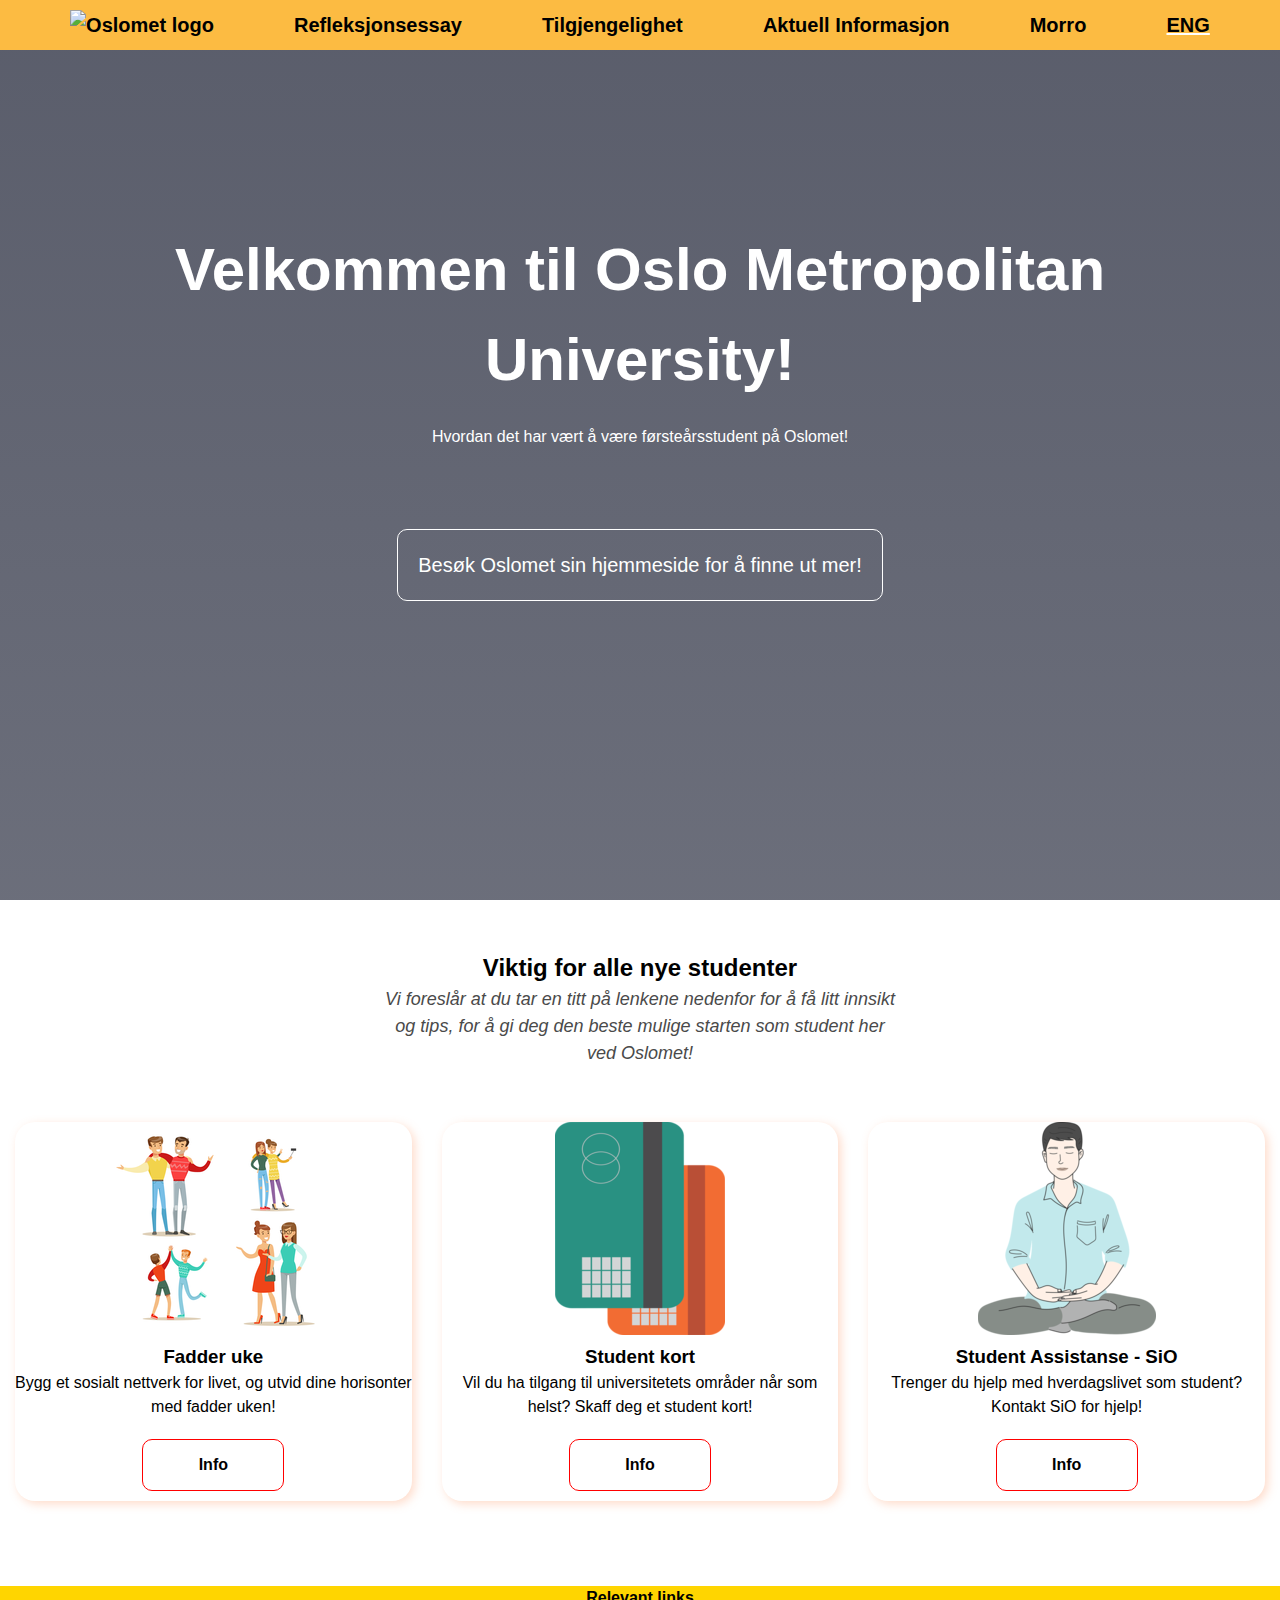
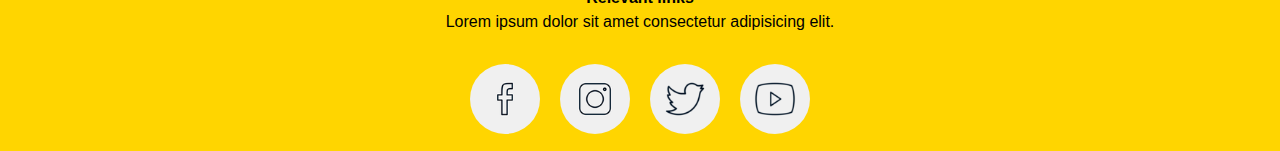
==== indexNO.html @ f2e6d2e6 "Merge branch 'master' of https://github.com/NiHavn/web-eksamen" ====
<!DOCTYPE html>
<html lang="en">

<head>
    <meta charset="UTF-8">
    <meta http-equiv="X-UA-Compatible" content="IE=edge">
    <meta name="viewport" content="width=device-width, initial-scale=1.0">
    <title>Eksamen</title>
    <link rel="stylesheet" href="style.css">
</head>

<body>
    <header class="header">
        <div class="flex-container1">
            <div class="flexbox-item-1"> <a class="logoimg" href="indexNO.html"><img alt="Oslomet logo" src="images/OsloMet logo.png"
                        width="90" height=55> </a></div>
            <div class="flexbox-item-2"><a href="Nettsider/Reflection-Essay/RefleksjonsEssay.html">Refleksjonsessay</a>
            </div>
            <div class="flexbox-item-3"> <a href="Nettsider/Accessibility/Tilgjengelighet.html">Tilgjengelighet</a></div>

            <div class="flexbox-item-4"><a href="Nettsider/Topical-Information/Aktuell-Informasjon.html">Aktuell Informasjon</a></div>
            <div class="flexbox-item-5"><a href="Nettsider/Fun/Fun.html">Morro</a></div>
            <div class="språkvalg"><a href="index.html">ENG</a></div>
        </div>
        <div class="side">
            <div class="tittel">
                <h1>
                    Velkommen til Oslo Metropolitan University!
                </h1>
            </div>
            <div class="avsnitt">
                <p>
                    Hvordan det har vært å være førsteårsstudent på Oslomet!
                </p>
            </div>
            <a href="https://www.oslomet.no/en/about/student-website">
                <div class="mer">
                    Besøk Oslomet sin hjemmeside for å finne ut mer!
                </div>
            </a>
    </header>
    <section>
        <div class="sub-head">
            <h2>Viktig for alle nye studenter</h2>
            <p>
                Vi foreslår at du tar en titt på lenkene nedenfor for å få
                litt innsikt og tips, for å gi deg den beste mulige starten
                som student her ved Oslomet!</p>
        </div>

        <div class="gruppe1">
            <div class="box">
                <img src="images/buddyweeksize.png" alt="Pictures of people together">
                <h3>Fadder uke</h3>
                <p>Bygg et sosialt nettverk for livet, og utvid dine horisonter med fadder uken! </p>
                <a href="https://student.oslomet.no/en/fadderuker"> Info</a>
            </div>
            <div class="box">
                <img src="images/card.png" alt="Pictures of people together">
                <h3>Student kort</h3>
                <p>Vil du ha tilgang til universitetets områder når som helst? Skaff deg et student kort!</p>
                <a href="https://student.oslomet.no/en/web/student/student-card">Info</a>
            </div>
            <div class="box">
                <img src="images/helse.png" alt="Pictures of people together">
                <h3>Student Assistanse - SiO</h3>
                <p>Trenger du hjelp med hverdagslivet som student? Kontakt SiO for hjelp!</p>
                <a href="https://www.sio.no/en/">Info</a>
            </div>
        </div>
    </section>

    <!--Welcome! (index.html): this page should be a general information page
that helps the visitor understand what this site is, and navigate to the
other pages. May be short and simple. Common theme for site: Being a
first-year student (at OsloMet).
-->

    <footer>
        <div class="feet">
            <h4>Relevant links</h4>
            <p>Lorem ipsum dolor sit amet consectetur adipisicing elit. </p>
            <ul class="medias">
                <li><a href="https://www.facebook.com/groups/studiehverdag.oslomet"><img src="images/face.png" alt="Facebook logo"></a></li>
                <li><a href="https://www.instagram.com/oslomet/"><img src="images/insta.png" alt="Facebook logo"></a></li>
                <li><a href="https://twitter.com/oslomet"><img src="images/twitter.png" alt="Facebook logo"></a></li>
                <li><a href="https://www.youtube.com/c/OsloMetFilm"><img src="images/youtube.png" alt="Facebook logo"></a></li>
            </ul>
        </div>
    </footer>

</body>

</html>
---- style.css ----
@import url("https://fonts.googleapis.com/css2?family=Montserrat:wght@400&display=swap");

html {
  height: 100%;
}
* {
  margin: 0;
  padding: 0;
  font-family: "Verdana", sans-serif;
}
body {
  color: black;
  background-color: rgb(255, 255, 255);
  text-align: center;
  line-height: 1.5;
  font-family: "Montserrat", sans-serif;
}
.header {
  height: 100vh;
  width: 100%;
  background-image: linear-gradient(
      rgba(4, 9, 30, 0.658),
      rgba(4, 9, 30, 0.589)
    ),
    url(images/OsloMet.jpg);
  background-position: center;
  background-size: cover; /* den strekker bildet for Ã¥ dekke container */
}
.flex-container1 {
  position: relative;
  display: flex;
  flex-wrap: nowrap;
  justify-content: space-evenly;
  align-items: center;
  background-color: #fcbb42;
  color: white;
}
.flex-container1 > div {
  margin: 5px;
  padding: 5px;
  font-size: 20px;
}
.flex-container1 > div > a {
  transition: 0.5s;
  color: rgb(0, 0, 0);
  font-weight: 650;
  text-decoration: none;
}
.flex-container1 > div > a:hover {
  font-size: 110%;
}
.logoimg {
  font-size: 100% !important;
}
/* Hamburger menu */
.icon {
  cursor: pointer;
}
.out {
  display: none;
  background-color: lightgray;
  box-shadow: 0 3px 3px 3px;
  z-index: 1;
  position: absolute;
  margin-right: 20px;
}
.out > div > a {
  text-decoration: none;
  color: black;
}
.hamburger:hover .out {
  display: block;
}

/* End of hamburger menu */
.side {
  max-width: 90vw;
  display: inline-block;
  box-sizing: border-box;
  padding-top: 175px;
}
.språkvalg {
  padding: 2% 2% 2% 2%;
  border-radius: 2%;
  text-decoration: underline;
}

.tittel {
  font-size: 30px;
  color: white;
}
.avsnitt p {
  color: white;
  margin: 20px;
}
.mer {
  display: inline-block;
  border: 1px solid white;
  padding: 20px;
  margin-top: 60px;
  border-radius: 10px;
  font-size: 20px;
  transition: 0.5s;
  color: white;
}
.mer a {
  color: white;
  text-decoration: none;
}
.mer:hover {
  background-color: black;
}

.innhold {
  display: flex;
  display: inline-block;
  justify-content: space-around;
  flex-direction: row;
  padding-left: 5rem;
  padding-right: 5rem;
}

.innhold > div {
  max-width: 40%;
}
/* Mye flexbox her. flex-box: column betyr at elementene sorteres fra topp til bunn i stedet venstre til høyre. Ellers har jeg bare sentrert diverse elementer. - Gisle */

.sub-head {
  margin-top: 50px;
  display: flex;
  align-items: center;
  flex-direction: column;
}

.sub-head p {
  font-size: 18px;
  color: rgb(74, 74, 74);
  width: 40%;
  text-align: center;
  font-style: italic;
}
.gruppe1 {
  display: flex;
  margin-top: 40px;
  flex-wrap: wrap;
  justify-content: center;
}
.box {
  background-color: white;
  display: flex;
  align-items: center;
  flex-direction: column;
  text-align: center;
  width: 200px;
  border-radius: 20px;
  box-shadow: 3px 3px 10px rgba(255, 151, 103, 0.34);
  margin: 15px;
  flex-grow: 1; /* Fikk hjelp av en TA, trenger flex-grow 1 for å spre elementene fra hverandre */
}
.box a {
  font-weight: 600;
  color: black;
  text-decoration: none;
  height: 50px;
  width: 140px;
  margin-top: 20px;
  margin-bottom: 10px;
  display: flex;
  justify-content: center;
  align-items: center;
  vertical-align: sub;
  border: 1px solid red;
  border-radius: 10px;
  transition: 0.3s;
}
.box img {
  margin-bottom: 2%;
}
.box > a:hover {
  font-size: 115%;
  background-color: #ffd500;
}
footer {
  margin-top: 70px;
  background-color: #ffd500;
}
.feet {
  display: flex;
  justify-content: center;
  flex-direction: column;
  align-items: center;
  text-align: center;
}

.medias {
  margin-top: 20px;
  list-style: none;
  display: flex;
  justify-content: center;
  align-items: center;
}
.medias img {
  height: 70px;
  width: 70px;
  border-radius: 60px;
  margin: 10px;
  transition: 0.5s;
}
.medias img:hover {
  opacity: 0.8;
  background-color: #0713f8;
}
/*Side 2 - Reflection Essay */
.pic {
  display: flex;
  align-items: center;
  justify-content: center;
  position: relative;
  text-align: center;
}
.pic img {
  height: 350px;
  width: 100%;
  object-fit: cover;
  object-position: 100% 0;
  max-width: 100%;
}
.front-text {
  font-size: 25px;
  position: absolute;
  top: 40%;
  left: 65%;
  transform: translate(-50%, -50%);
  max-width: 100%;
}
.front-text p {
  margin-top: 10px;
  font-size: 20px;
}
.undertittel {
  font-size: 30px;
  font-weight: 600;
  margin-bottom: 40px;
}

.tavle {
  display: block;
  margin: 2% 5% 3% 5%;
  padding-top: 2%;
  border-radius: 1rem;
  background-color: #f3db74ff;
  box-shadow: 6px 6px 10px rgba(255, 151, 103, 0.34);
}

.flextavle {
  display: flex;
  flex-direction: column;
  padding: 2% 2% 2% 2%;
}
.flextavle > p {
  margin: 2% 2% 2% 2%;
}
.screenshot1 {
  background-color: rgb(255, 255, 255);
  display: flex;
  align-items: center;
  justify-content: center;
  flex-wrap: nowrap;
  margin: 6% 0 6% 0;
  padding: 2% 2% 2% 2%;
}

.screenshot2 {
  background-color: rgb(255, 255, 255);
  display: flex;
  align-items: center;
  justify-content: center;
  flex-wrap: nowrap;
  margin: 6% 0 6% 0;
  padding: 2% 2% 2% 2%;
}

.screenshot1,
.screenshot2 {

  border-radius: 2%;
  padding: 2% 2% 2% 2%;
}

.bilde {
  height: 384px;
  width: 554px;
  border-radius: 4px;
  object-fit: cover;
}
/* Side x */
.topical-avsnitt {
  text-align: center;
  margin: 7vw 10vh 5vw 10vh;
}
.pic2 {
  display: flex;
  align-items: center;
  justify-content: center;
  position: relative;
  text-align: center;
}
.pic2 img {
  height: 350px;
  width: 100%;
  object-fit: cover;
  object-position: 100% 0;
  max-width: 100%;
}
#ln::after {
  content: "\a";
  white-space: pre;
}
.front-text2 {
  font-size: 25px;
  position: absolute;
  top: 40%;
  left: 53%;
  transform: translate(-50%, -50%);
  max-width: 100%;
}
.front-text2 p {
  margin-top: 10px;
  font-size: 20px;
}
.box3 {
  background-color: gray 41, 40, 40, 0, 0.2;
  box-shadow: #000000 0 2px 2px 0;
  border-radius: 3%;
  padding: 2% 2% 2% 2%;
  width: fit-content;
}

/*Fun Page */
.fun-body {
  height: 100%;
  margin: 0;
  font-size: 16px;
  font-family: "Lato", sans-serif;
  font-weight: 400;
  line-height: 1.8em;
  color: #666;
}
.del1,
.del2,
.del3 {
  position: relative;
  background-attachment: fixed;
  background-size: cover;
  background-repeat: no-repeat;
  background-position: center;
  opacity: 0.7;
}
.del1 {
  background-image: url(images/Opening.jpg);
  min-height: 100%;
}
element.style {
  display: none;
}
.textp .front {
  background-color: #111;
  color: #fff;
  padding: 20px;
}
.textp {
  position: absolute;
  top: 50%;
  width: 100%;
  text-align: center;
  color: #000;
  font-size: 27px;
  letter-spacing: 8px;
  text-transform: uppercase;
}
.textp .main {
  background-color: aliceblue;
}
.section {
  text-align: center;
  padding: 50px 80px;
}
.section-light {
  background-color: #f4f4f4;
  color: #666;
}
.del2 {
  background-image: url(images/OperaH2.jpg);
  min-height: 400px;
}
.section-dark {
  background-color: #282e34;
  color: #ddd;
}

/* End of Fun Page */
.pic3 {
  display: flex;
  align-items: center;
  justify-content: center;
  position: relative;
  text-align: center;
}
.pic3 img {
  height: 350px;
  width: 100%;
  object-fit: cover;
  object-position: 100% 0;
  max-width: 100%;
}
.front-text3 {
  font-size: 25px;
  position: absolute;
  top: 40%;
  left: 52%;
  transform: translate(-50%, -50%);
  max-width: 100%;
}
.front-text3 p {
  margin-top: 10px;
  font-size: 20px;
}
/*Tablet and Mobile */
@media only screen and (max-width: 1000px) {
  .flextavle > * {
    flex-direction: column;
  }
  .bilde {
    height: auto;
    width: 85%;
  }
  .screenshot2 {
    flex-direction: column-reverse;
  }

  .flextavle {
    flex-direction: column-reverse;
  }
}
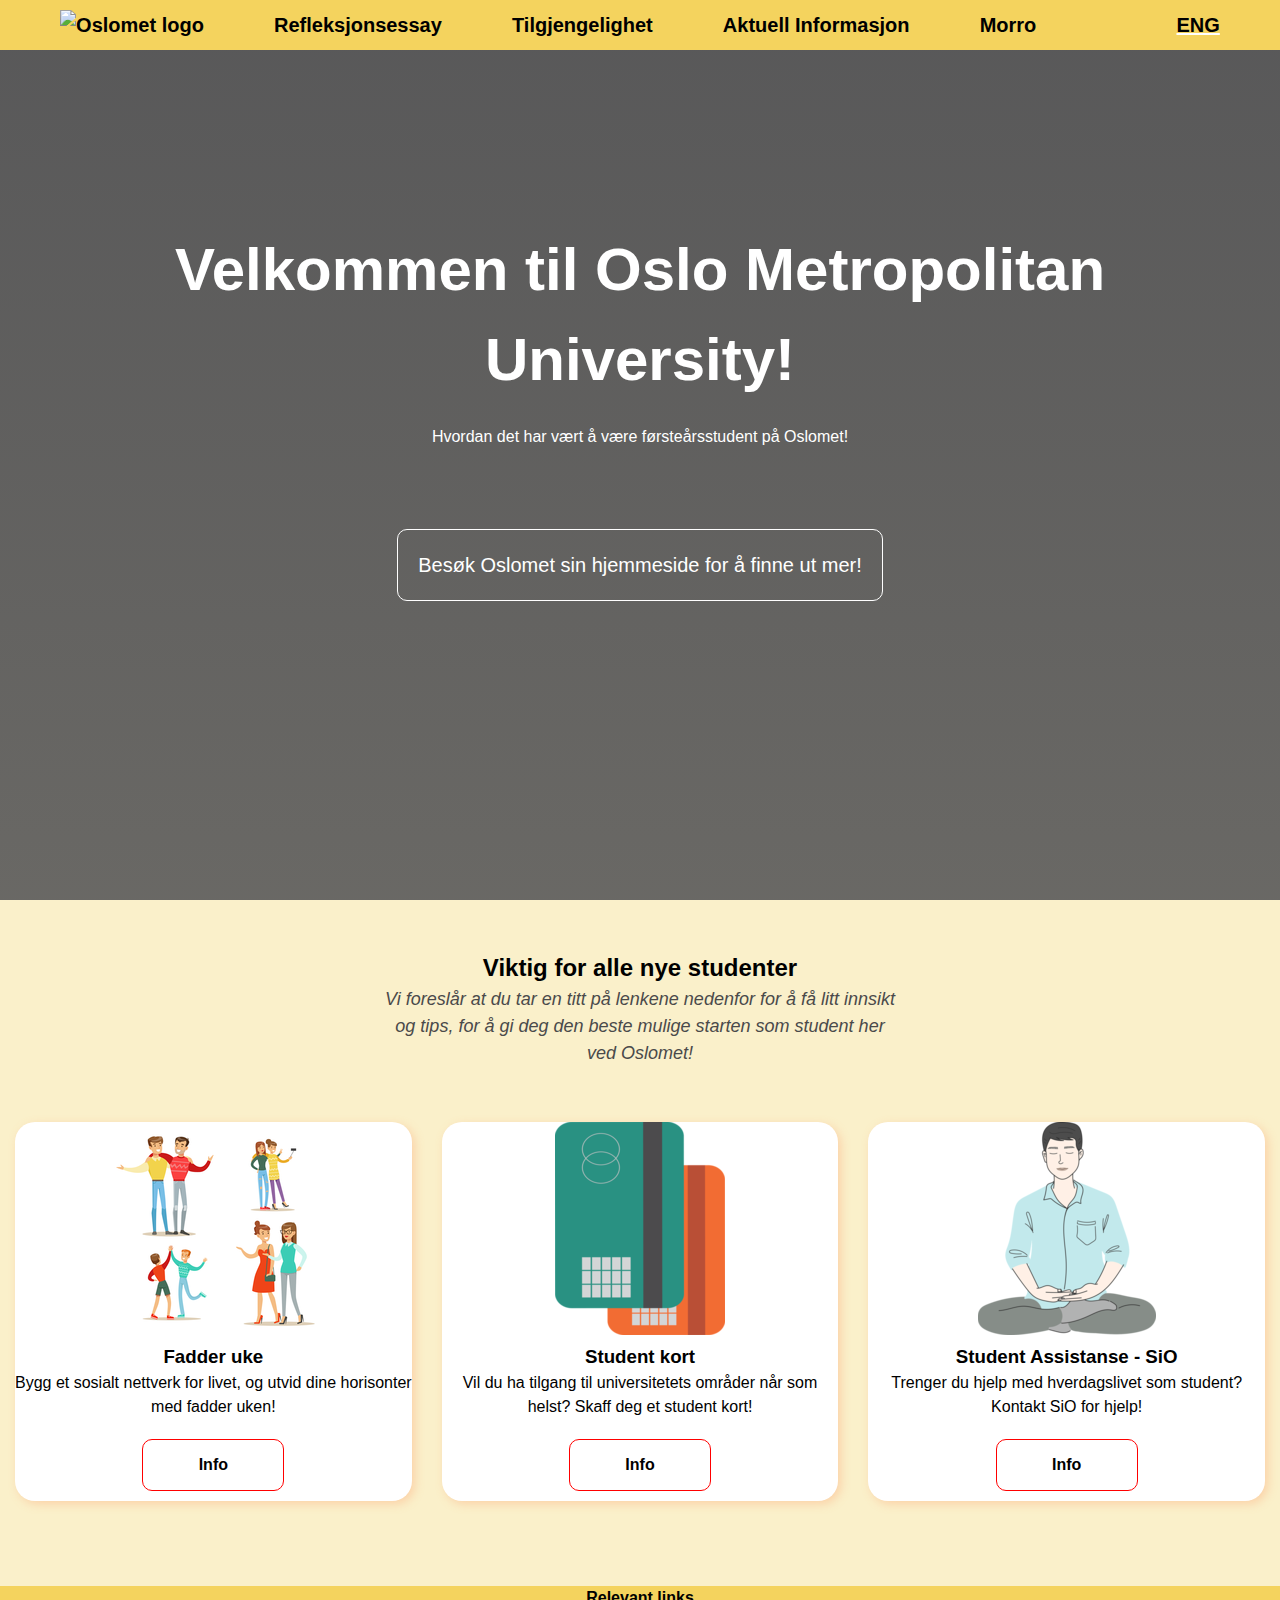
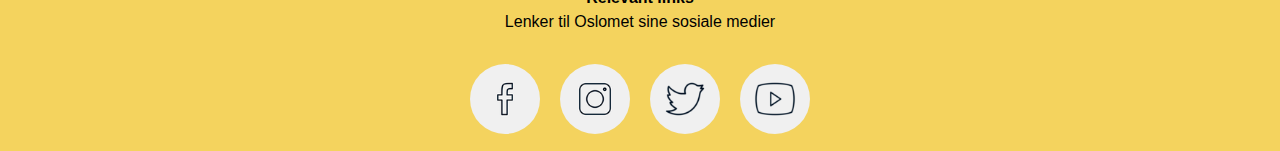
==== commit 4e861ffe: "Adda bilder og ordnet avsnitt på topical info" ====
--- a/indexNO.html
+++ b/indexNO.html
@@ -20,6 +20,26 @@
 
             <div class="flexbox-item-4"><a href="Nettsider/Topical-Information/Aktuell-Informasjon.html">Aktuell Informasjon</a></div>
             <div class="flexbox-item-5"><a href="Nettsider/Fun/Fun.html">Morro</a></div>
+            <div class="hamburger">
+                <div class="icon"><img src="images/menu2.png" alt="Picture of the menu button" width = "60" height = 60 ></div>
+                <div class="out">
+                    <div>
+                        <a href="index.html">Home</a>
+                    </div>
+                    <div>
+                        <a href="Nettsider/Reflection-Essay/Reflection-Essay.html">Reflection Essay</a>
+                    </div>
+                    <div>
+                        <a href="Nettsider/Accessibility/Accessibility.html">Accessibility</a>
+                    </div>
+                    <div>
+                        <a href="Nettsider/Topical-Information/Topical-information.html">Topical</a>
+                    </div>
+                    <div>
+                        <a href="Nettsider/Fun/Fun.html">FUN</a>
+                    </div>
+                </div>
+            </div>
             <div class="språkvalg"><a href="index.html">ENG</a></div>
         </div>
         <div class="side">
@@ -79,7 +99,7 @@
     <footer>
         <div class="feet">
             <h4>Relevant links</h4>
-            <p>Lorem ipsum dolor sit amet consectetur adipisicing elit. </p>
+            <p>Lenker til Oslomet sine sosiale medier</p>
             <ul class="medias">
                 <li><a href="https://www.facebook.com/groups/studiehverdag.oslomet"><img src="images/face.png" alt="Facebook logo"></a></li>
                 <li><a href="https://www.instagram.com/oslomet/"><img src="images/insta.png" alt="Facebook logo"></a></li>
--- a/style.css
+++ b/style.css
@@ -10,7 +10,7 @@
 }
 body {
   color: black;
-  background-color: rgb(255, 255, 255);
+  background-color: #faf0ca;
   text-align: center;
   line-height: 1.5;
   font-family: "Montserrat", sans-serif;
@@ -32,7 +32,7 @@
   flex-wrap: nowrap;
   justify-content: space-evenly;
   align-items: center;
-  background-color: #fcbb42;
+  background-color: #f4d35e;
   color: white;
 }
 .flex-container1 > div {
@@ -54,19 +54,29 @@
 }
 /* Hamburger menu */
 .icon {
+  display: none;
   cursor: pointer;
 }
 .out {
+  height: 210px;
+  width: 130px;
   display: none;
   background-color: lightgray;
-  box-shadow: 0 3px 3px 3px;
+  box-shadow: 0 1px 1px 1px rgba(194, 190, 188, 0.476) ;
   z-index: 1;
   position: absolute;
-  margin-right: 20px;
+  right: 50%;
+  left: 46%;
+}
+.out > div{
+  margin: 6px;
 }
 .out > div > a {
   text-decoration: none;
   color: black;
+}
+.out > div:hover {
+  background-color: gray;
 }
 .hamburger:hover .out {
   display: block;
@@ -182,7 +192,7 @@
 }
 footer {
   margin-top: 70px;
-  background-color: #ffd500;
+  background-color: #f4d35e;
 }
 .feet {
   display: flex;
@@ -248,7 +258,7 @@
   margin: 2% 5% 3% 5%;
   padding-top: 2%;
   border-radius: 1rem;
-  background-color: #f3db74ff;
+  background-color: #ee964b;
   box-shadow: 6px 6px 10px rgba(255, 151, 103, 0.34);
 }
 
@@ -261,7 +271,7 @@
   margin: 2% 2% 2% 2%;
 }
 .screenshot1 {
-  background-color: rgb(255, 255, 255);
+  background-color: #faf0ca;
   display: flex;
   align-items: center;
   justify-content: center;
@@ -271,7 +281,7 @@
 }
 
 .screenshot2 {
-  background-color: rgb(255, 255, 255);
+  background-color: #faf0ca;
   display: flex;
   align-items: center;
   justify-content: center;
@@ -426,19 +436,27 @@
   font-size: 20px;
 }
 /*Tablet and Mobile */
+
 @media only screen and (max-width: 1000px) {
   .flextavle > * {
     flex-direction: column;
   }
   .bilde {
     height: auto;
-    width: 85%;
+    width: 80%;
+    object-fit: cover;
   }
   .screenshot2 {
     flex-direction: column-reverse;
   }
-
-  .flextavle {
-    flex-direction: column-reverse;
+  .flex-container1{
+    justify-content: space-around;
   }
-}
+  .flexbox-item-2, .flexbox-item-3, 
+  .flexbox-item-4, .flexbox-item-5{
+    display: none;
+  }
+.icon{
+  display: block;
+}
+}
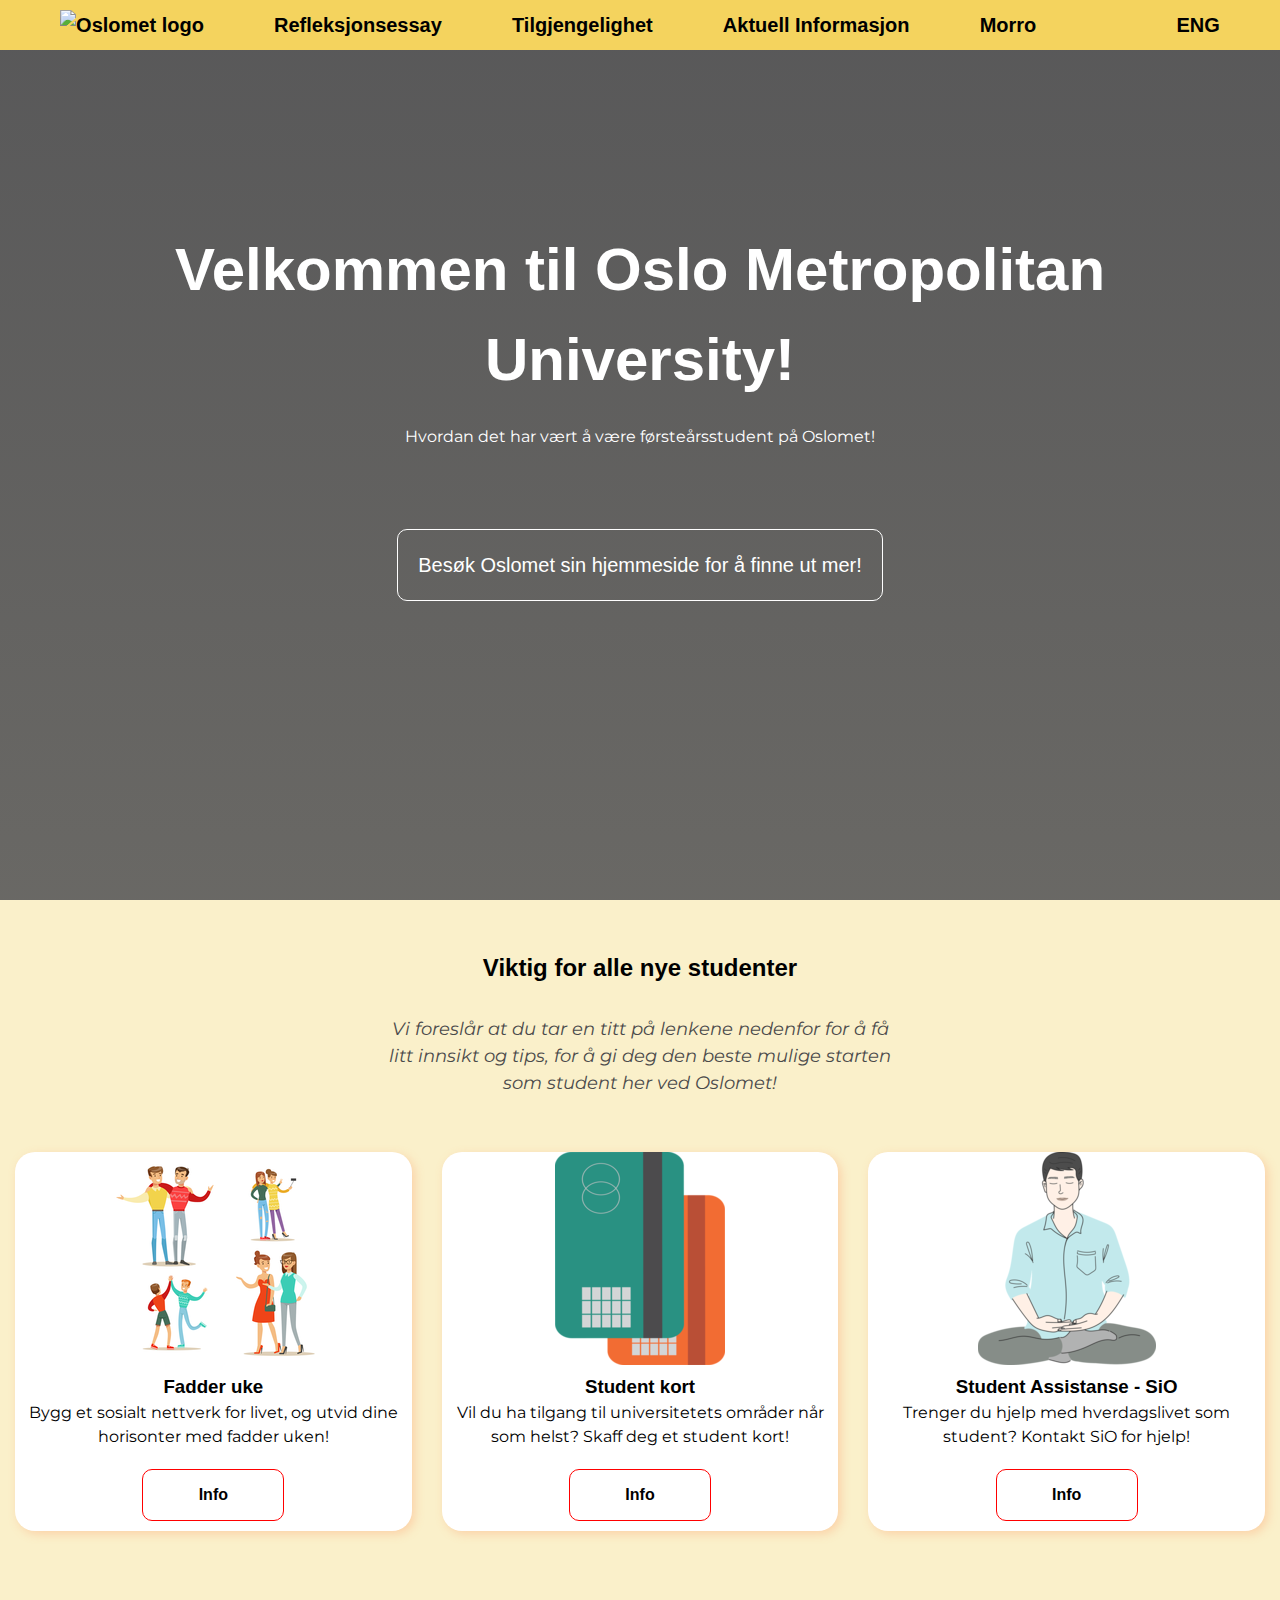
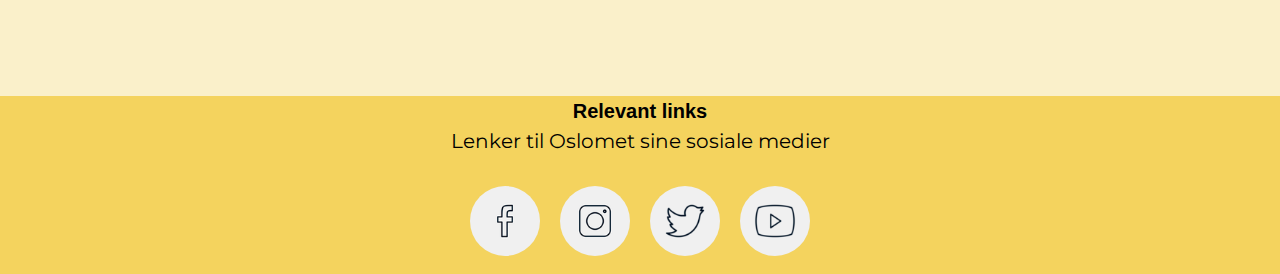
==== commit c968cdee: "Oppdatert fun page + fun css. fikset font, lagt til bilder,  finalizet sider på nettsiden" ====
--- a/indexNO.html
+++ b/indexNO.html
@@ -21,22 +21,19 @@
             <div class="flexbox-item-4"><a href="Nettsider/Topical-Information/Aktuell-Informasjon.html">Aktuell Informasjon</a></div>
             <div class="flexbox-item-5"><a href="Nettsider/Fun/Fun.html">Morro</a></div>
             <div class="hamburger">
-                <div class="icon"><img src="images/menu2.png" alt="Picture of the menu button" width = "60" height = 60 ></div>
+                <div class="icon"><img src="/images/menu2.png" alt="Bilde av meny knappen" width = "60" height = 60 ></div>
                 <div class="out">
                     <div>
-                        <a href="index.html">Home</a>
+                        <a href="Nettsider/Reflection-Essay/RefleksjonsEssay.html">Refleksjons Essay</a>
                     </div>
                     <div>
-                        <a href="Nettsider/Reflection-Essay/Reflection-Essay.html">Reflection Essay</a>
+                        <a href="Nettsider/Accessibility/Tilgjengelighet.html">Tilgjengelig</a>
                     </div>
                     <div>
-                        <a href="Nettsider/Accessibility/Accessibility.html">Accessibility</a>
+                        <a href="Nettsider/Topical-Information/Aktuell-Informasjon.html">Aktuell Info</a>
                     </div>
                     <div>
-                        <a href="Nettsider/Topical-Information/Topical-information.html">Topical</a>
-                    </div>
-                    <div>
-                        <a href="Nettsider/Fun/Fun.html">FUN</a>
+                        <a href="Nettsider/Fun/Fun.html">Morro</a>
                     </div>
                 </div>
             </div>
--- a/style.css
+++ b/style.css
@@ -2,6 +2,7 @@
 
 html {
   height: 100%;
+  scroll-behavior: smooth;
 }
 * {
   margin: 0;
@@ -14,6 +15,9 @@
   text-align: center;
   line-height: 1.5;
   font-family: "Montserrat", sans-serif;
+}
+p{
+  font-family: 'Montserrat', sans-serif;
 }
 .header {
   height: 100vh;
@@ -48,6 +52,8 @@
 }
 .flex-container1 > div > a:hover {
   font-size: 110%;
+  border-bottom: 4px solid  #faf0ca;
+  
 }
 .logoimg {
   font-size: 100% !important;
@@ -62,7 +68,7 @@
   width: 130px;
   display: none;
   background-color: lightgray;
-  box-shadow: 0 1px 1px 1px rgba(194, 190, 188, 0.476) ;
+  box-shadow: 0 1px 1px 1px rgba(194, 190, 188, 0.476);
   z-index: 1;
   position: absolute;
   right: 50%;
@@ -82,6 +88,18 @@
   display: block;
 }
 
+.back-to-top {
+  position: fixed;
+  width: 50px;
+  height: 50px;
+  bottom: 50px;
+  right: 30px;
+  text-decoration: none;
+  text-align: center;
+  line-height: 50px;
+  color: black;
+  font-size: 40px;
+}
 /* End of hamburger menu */
 .side {
   max-width: 90vw;
@@ -89,11 +107,13 @@
   box-sizing: border-box;
   padding-top: 175px;
 }
+/*
 .språkvalg {
   padding: 2% 2% 2% 2%;
   border-radius: 2%;
   text-decoration: underline;
 }
+*/
 
 .tittel {
   font-size: 30px;
@@ -143,6 +163,7 @@
 }
 
 .sub-head p {
+  margin-top: 30px;
   font-size: 18px;
   color: rgb(74, 74, 74);
   width: 40%;
@@ -190,11 +211,14 @@
   font-size: 115%;
   background-color: #ffd500;
 }
+/* Footer code */
 footer {
-  margin-top: 70px;
+  margin-top: 150px;
   background-color: #f4d35e;
 }
 .feet {
+  margin-top: 50px;
+  font-size: 20px;
   display: flex;
   justify-content: center;
   flex-direction: column;
@@ -235,18 +259,7 @@
   object-position: 100% 0;
   max-width: 100%;
 }
-.front-text {
-  font-size: 25px;
-  position: absolute;
-  top: 40%;
-  left: 65%;
-  transform: translate(-50%, -50%);
-  max-width: 100%;
-}
-.front-text p {
-  margin-top: 10px;
-  font-size: 20px;
-}
+
 .undertittel {
   font-size: 30px;
   font-weight: 600;
@@ -269,6 +282,7 @@
 }
 .flextavle > p {
   margin: 2% 2% 2% 2%;
+  
 }
 .screenshot1 {
   background-color: #faf0ca;
@@ -286,17 +300,21 @@
   align-items: center;
   justify-content: center;
   flex-wrap: nowrap;
-  margin: 6% 0 6% 0;
-  padding: 2% 2% 2% 2%;
 }
 
 .screenshot1,
 .screenshot2 {
 
   border-radius: 2%;
+  margin: 2% 0 4% 0;
   padding: 2% 2% 2% 2%;
 }
-
+.ssleft{
+  margin-right: 2%;
+}
+.ssright2{
+  margin-left: 2%;
+}
 .bilde {
   height: 384px;
   width: 554px;
@@ -308,37 +326,24 @@
   text-align: center;
   margin: 7vw 10vh 5vw 10vh;
 }
-.pic2 {
+.header-bilde {
   display: flex;
   align-items: center;
   justify-content: center;
   position: relative;
   text-align: center;
 }
-.pic2 img {
-  height: 350px;
-  width: 100%;
-  object-fit: cover;
-  object-position: 100% 0;
-  max-width: 100%;
-}
-#ln::after {
-  content: "\a";
-  white-space: pre;
-}
-.front-text2 {
-  font-size: 25px;
-  position: absolute;
-  top: 40%;
-  left: 53%;
-  transform: translate(-50%, -50%);
-  max-width: 100%;
-}
-.front-text2 p {
-  margin-top: 10px;
-  font-size: 20px;
-}
-.box3 {
+
+.header-bilde img {
+    height: 350px;
+    width: 100%;
+    object-fit: cover;
+    object-position: 100% 0;
+    max-width: 100%;
+}
+  
+/*" Hoved-tittel-boks" */
+.header-box {
   background-color: gray 41, 40, 40, 0, 0.2;
   box-shadow: #000000 0 2px 2px 0;
   border-radius: 3%;
@@ -409,21 +414,8 @@
 }
 
 /* End of Fun Page */
-.pic3 {
-  display: flex;
-  align-items: center;
-  justify-content: center;
-  position: relative;
-  text-align: center;
-}
-.pic3 img {
-  height: 350px;
-  width: 100%;
-  object-fit: cover;
-  object-position: 100% 0;
-  max-width: 100%;
-}
-.front-text3 {
+
+.header-tekst {
   font-size: 25px;
   position: absolute;
   top: 40%;
@@ -431,32 +423,52 @@
   transform: translate(-50%, -50%);
   max-width: 100%;
 }
-.front-text3 p {
+.header-tekst p {
   margin-top: 10px;
   font-size: 20px;
 }
-/*Tablet and Mobile */
-
-@media only screen and (max-width: 1000px) {
+/*Tablet*/
+
+@media only screen and (max-width: 700px){
+
+  .box{
+    min-width: 90%;
+  }
+  .flex-container1{
+    justify-content: space-around;
+  }
+}
+
+@media only screen and (max-width: 1000px){
+  .icon{
+    display: block;
+  }
+  .flexbox-item-2, .flexbox-item-3, 
+  .flexbox-item-4, .flexbox-item-5{
+    display: none;
+  }
+  .side{
+    padding-top: 100px;
+  }
+  h1{
+    font-size: 40px;
+  }
+  
   .flextavle > * {
     flex-direction: column;
   }
   .bilde {
     height: auto;
     width: 80%;
-    object-fit: cover;
-  }
+  }
+  .out{
+      right: 50%;
+      left: 43%;
+    }
   .screenshot2 {
     flex-direction: column-reverse;
   }
   .flex-container1{
     justify-content: space-around;
   }
-  .flexbox-item-2, .flexbox-item-3, 
-  .flexbox-item-4, .flexbox-item-5{
-    display: none;
-  }
-.icon{
-  display: block;
-}
-}
+}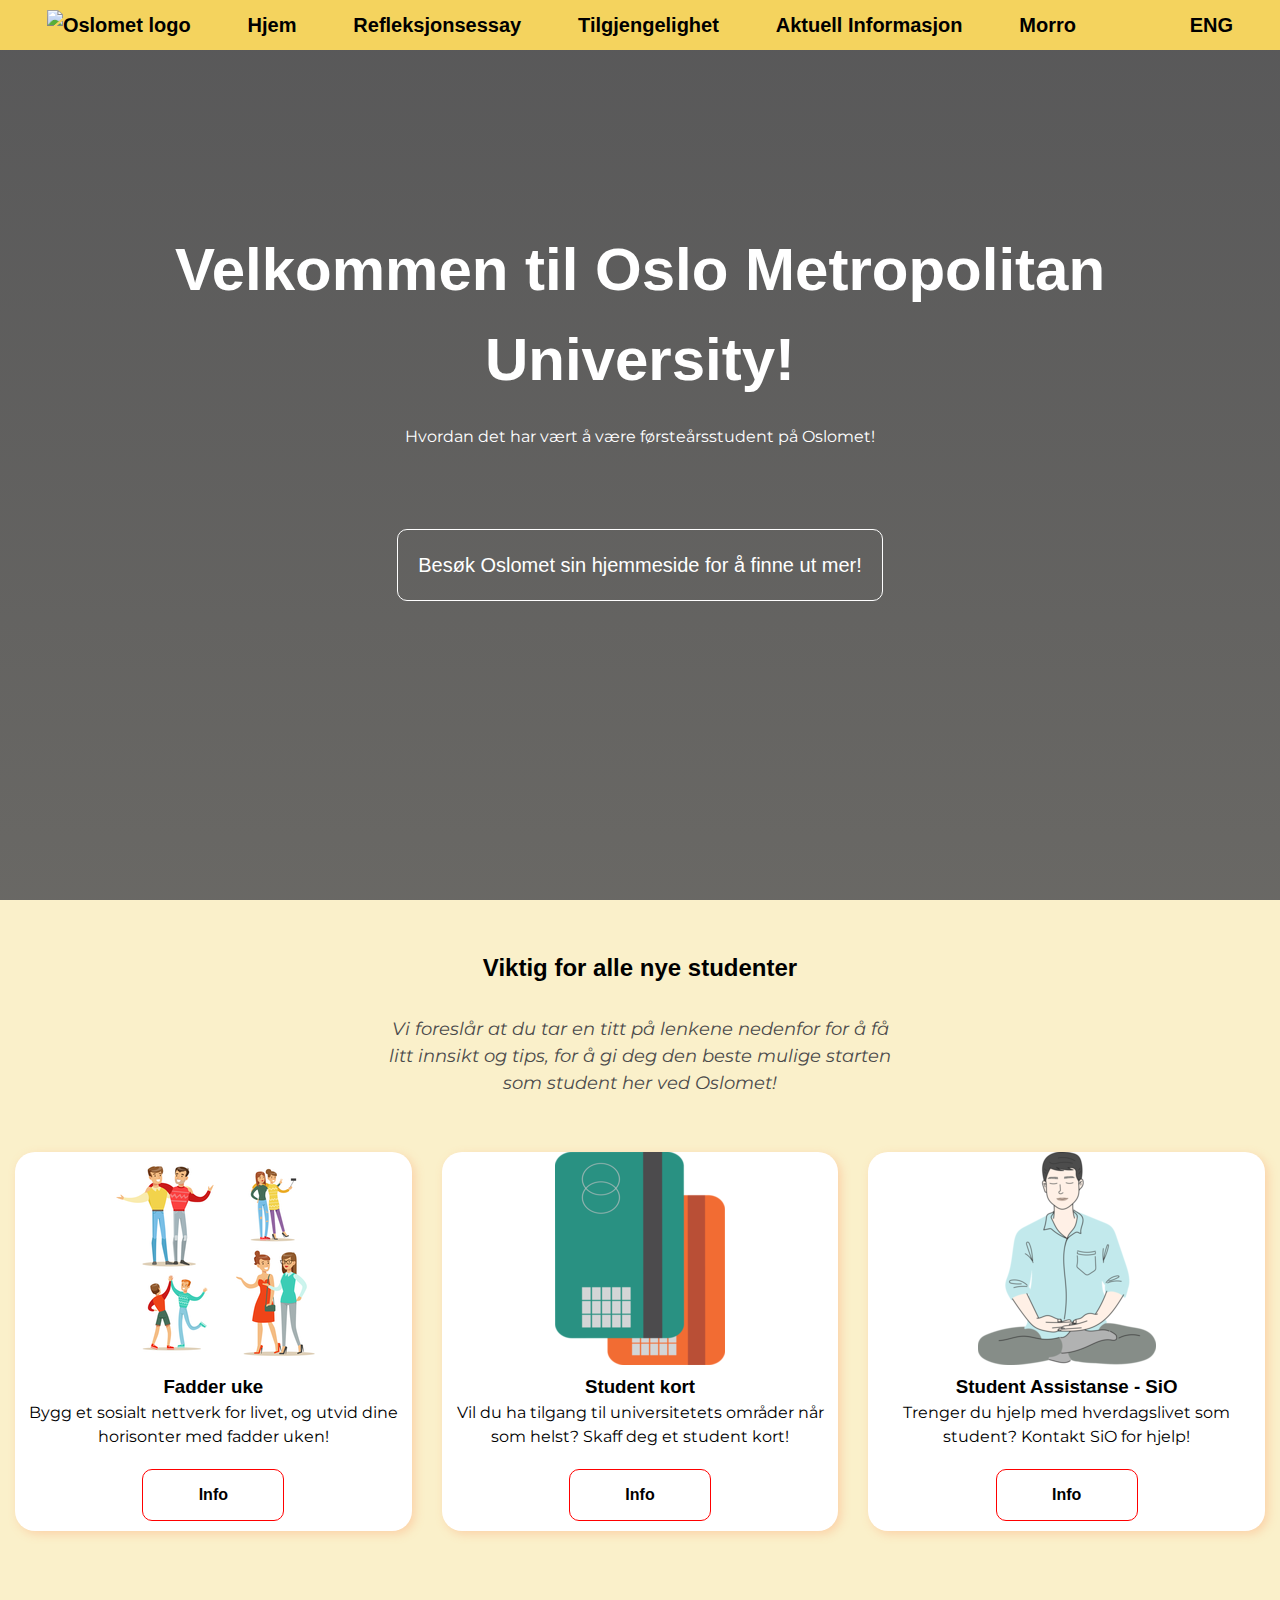
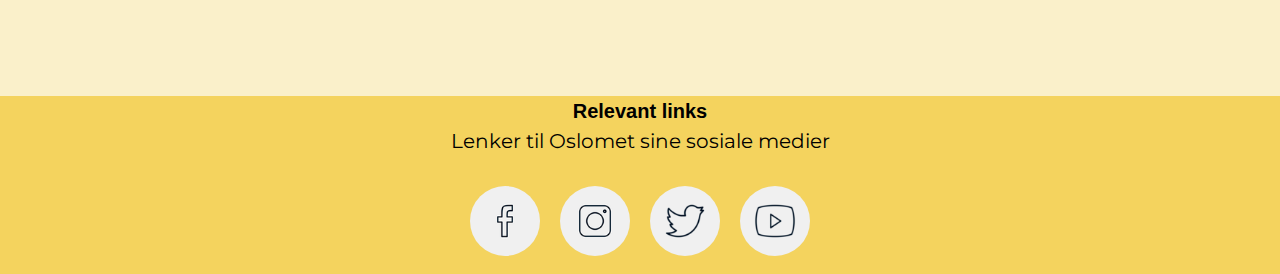
==== commit b3f8f154: "Sørget for at alle linker går dit de skal, gjort ferdig Fun page og integrert den norske versjonen, " ====
--- a/indexNO.html
+++ b/indexNO.html
@@ -14,12 +14,15 @@
         <div class="flex-container1">
             <div class="flexbox-item-1"> <a class="logoimg" href="indexNO.html"><img alt="Oslomet logo" src="images/OsloMet logo.png"
                         width="90" height=55> </a></div>
+                        <div class="flexbox-item-2">
+                            <a href="../../indexNO.html">Hjem</a>
+                          </div>
             <div class="flexbox-item-2"><a href="Nettsider/Reflection-Essay/RefleksjonsEssay.html">Refleksjonsessay</a>
             </div>
             <div class="flexbox-item-3"> <a href="Nettsider/Accessibility/Tilgjengelighet.html">Tilgjengelighet</a></div>
 
             <div class="flexbox-item-4"><a href="Nettsider/Topical-Information/Aktuell-Informasjon.html">Aktuell Informasjon</a></div>
-            <div class="flexbox-item-5"><a href="Nettsider/Fun/Fun.html">Morro</a></div>
+            <div class="flexbox-item-5"><a href="Nettsider/Fun/Morro.html">Morro</a></div>
             <div class="hamburger">
                 <div class="icon"><img src="/images/menu2.png" alt="Bilde av meny knappen" width = "60" height = 60 ></div>
                 <div class="out">
@@ -33,7 +36,7 @@
                         <a href="Nettsider/Topical-Information/Aktuell-Informasjon.html">Aktuell Info</a>
                     </div>
                     <div>
-                        <a href="Nettsider/Fun/Fun.html">Morro</a>
+                        <a href="Nettsider/Fun/Morro.html">Morro</a>
                     </div>
                 </div>
             </div>
--- a/style.css
+++ b/style.css
@@ -16,8 +16,8 @@
   line-height: 1.5;
   font-family: "Montserrat", sans-serif;
 }
-p{
-  font-family: 'Montserrat', sans-serif;
+p {
+  font-family: "Montserrat", sans-serif;
 }
 .header {
   height: 100vh;
@@ -52,8 +52,7 @@
 }
 .flex-container1 > div > a:hover {
   font-size: 110%;
-  border-bottom: 4px solid  #faf0ca;
-  
+  border-bottom: 4px solid #faf0ca;
 }
 .logoimg {
   font-size: 100% !important;
@@ -74,7 +73,7 @@
   right: 50%;
   left: 46%;
 }
-.out > div{
+.out > div {
   margin: 6px;
 }
 .out > div > a {
@@ -93,12 +92,12 @@
   width: 50px;
   height: 50px;
   bottom: 50px;
-  right: 30px;
+  left: 50px;
   text-decoration: none;
   text-align: center;
   line-height: 50px;
-  color: black;
-  font-size: 40px;
+  color: #0d3b66;
+  font-size: 50px;
 }
 /* End of hamburger menu */
 .side {
@@ -282,7 +281,9 @@
 }
 .flextavle > p {
   margin: 2% 2% 2% 2%;
-  
+}
+i {
+  color: black;
 }
 .screenshot1 {
   background-color: #faf0ca;
@@ -304,15 +305,14 @@
 
 .screenshot1,
 .screenshot2 {
-
   border-radius: 2%;
   margin: 2% 0 4% 0;
   padding: 2% 2% 2% 2%;
 }
-.ssleft{
+.ssleft {
   margin-right: 2%;
 }
-.ssright2{
+.ssright2 {
   margin-left: 2%;
 }
 .bilde {
@@ -335,13 +335,13 @@
 }
 
 .header-bilde img {
-    height: 350px;
-    width: 100%;
-    object-fit: cover;
-    object-position: 100% 0;
-    max-width: 100%;
-}
-  
+  height: 350px;
+  width: 100%;
+  object-fit: cover;
+  object-position: 100% 0;
+  max-width: 100%;
+}
+
 /*" Hoved-tittel-boks" */
 .header-box {
   background-color: gray 41, 40, 40, 0, 0.2;
@@ -429,31 +429,32 @@
 }
 /*Tablet*/
 
-@media only screen and (max-width: 700px){
-
-  .box{
+@media only screen and (max-width: 700px) {
+  .box {
     min-width: 90%;
   }
-  .flex-container1{
+  .flex-container1 {
     justify-content: space-around;
   }
 }
 
-@media only screen and (max-width: 1000px){
-  .icon{
+@media only screen and (max-width: 1000px) {
+  .icon {
     display: block;
   }
-  .flexbox-item-2, .flexbox-item-3, 
-  .flexbox-item-4, .flexbox-item-5{
+  .flexbox-item-2,
+  .flexbox-item-3,
+  .flexbox-item-4,
+  .flexbox-item-5 {
     display: none;
   }
-  .side{
+  .side {
     padding-top: 100px;
   }
-  h1{
+  h1 {
     font-size: 40px;
   }
-  
+
   .flextavle > * {
     flex-direction: column;
   }
@@ -461,14 +462,14 @@
     height: auto;
     width: 80%;
   }
-  .out{
-      right: 50%;
-      left: 43%;
-    }
+  .out {
+    right: 50%;
+    left: 43%;
+  }
   .screenshot2 {
     flex-direction: column-reverse;
   }
-  .flex-container1{
+  .flex-container1 {
     justify-content: space-around;
   }
-}+}
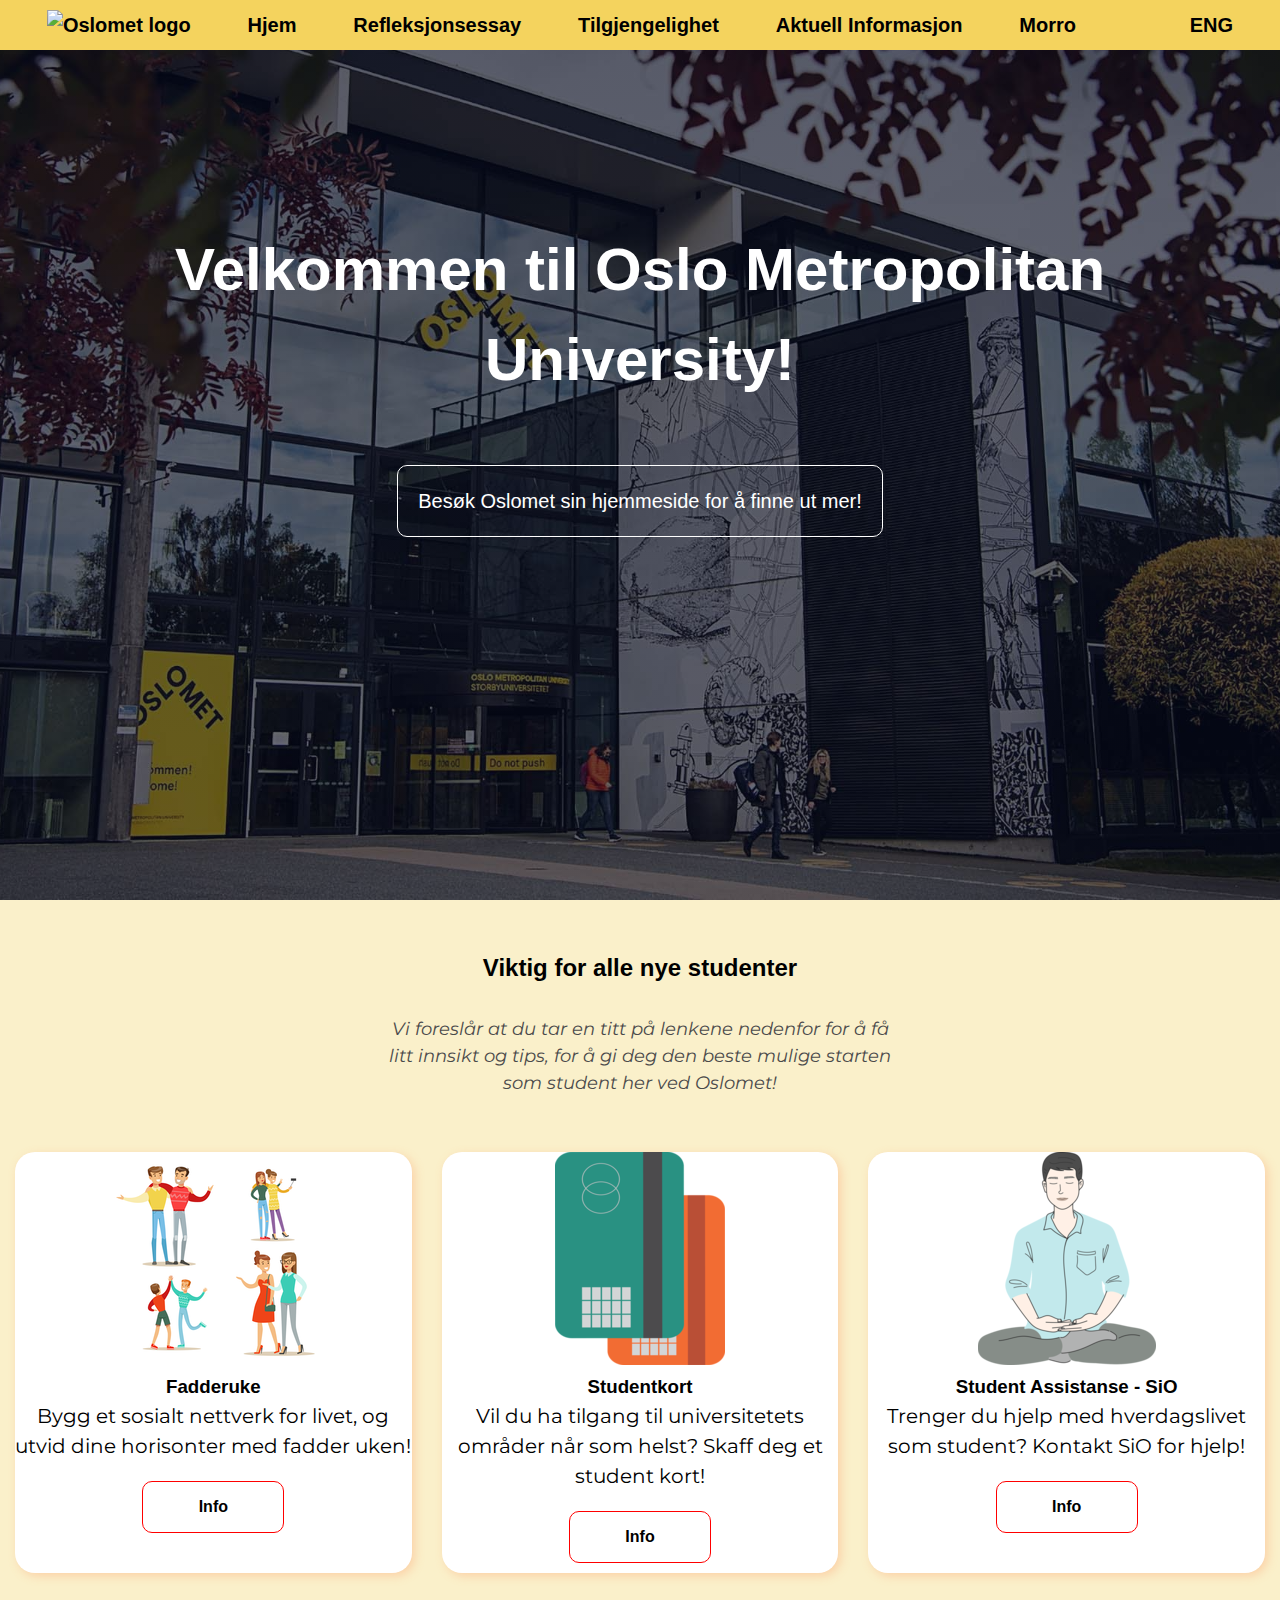
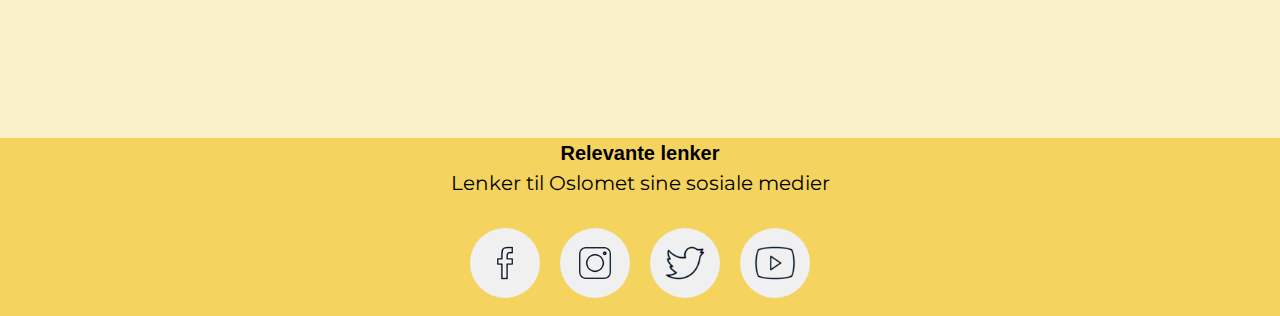
==== commit e22a5415: "Fikset det med header" ====
--- a/indexNO.html
+++ b/indexNO.html
@@ -12,7 +12,7 @@
 <body>
     <header class="header">
         <div class="flex-container1">
-            <div class="flexbox-item-1"> <a class="logoimg" href="indexNO.html"><img alt="Oslomet logo" src="images/OsloMet logo.png"
+            <div class="flexbox-item-1"> <a class="logoimg" href="indexNO.html"><img alt="Oslomet logo" src="images/OsloMet_logo.png"
                         width="90" height=55> </a></div>
                         <div class="flexbox-item-2">
                             <a href="../../indexNO.html">Hjem</a>
@@ -48,16 +48,12 @@
                     Velkommen til Oslo Metropolitan University!
                 </h1>
             </div>
-            <div class="avsnitt">
-                <p>
-                    Hvordan det har vært å være førsteårsstudent på Oslomet!
-                </p>
-            </div>
             <a href="https://www.oslomet.no/en/about/student-website">
                 <div class="mer">
                     Besøk Oslomet sin hjemmeside for å finne ut mer!
                 </div>
             </a>
+            </div>
     </header>
     <section>
         <div class="sub-head">
@@ -71,13 +67,13 @@
         <div class="gruppe1">
             <div class="box">
                 <img src="images/buddyweeksize.png" alt="Pictures of people together">
-                <h3>Fadder uke</h3>
+                <h3>Fadderuke</h3>
                 <p>Bygg et sosialt nettverk for livet, og utvid dine horisonter med fadder uken! </p>
                 <a href="https://student.oslomet.no/en/fadderuker"> Info</a>
             </div>
             <div class="box">
                 <img src="images/card.png" alt="Pictures of people together">
-                <h3>Student kort</h3>
+                <h3>Studentkort</h3>
                 <p>Vil du ha tilgang til universitetets områder når som helst? Skaff deg et student kort!</p>
                 <a href="https://student.oslomet.no/en/web/student/student-card">Info</a>
             </div>
@@ -98,7 +94,7 @@
 
     <footer>
         <div class="feet">
-            <h4>Relevant links</h4>
+            <h4>Relevante lenker</h4>
             <p>Lenker til Oslomet sine sosiale medier</p>
             <ul class="medias">
                 <li><a href="https://www.facebook.com/groups/studiehverdag.oslomet"><img src="images/face.png" alt="Facebook logo"></a></li>
--- a/style.css
+++ b/style.css
@@ -18,6 +18,7 @@
 }
 p {
   font-family: "Montserrat", sans-serif;
+  font-size: 20px;
 }
 .header {
   height: 100vh;
@@ -83,10 +84,6 @@
 .out > div:hover {
   background-color: gray;
 }
-.hamburger:hover .out {
-  display: block;
-}
-
 .back-to-top {
   position: fixed;
   width: 50px;
@@ -305,7 +302,7 @@
 
 .screenshot1,
 .screenshot2 {
-  border-radius: 2%;
+  border-radius: 5px;
   margin: 2% 0 4% 0;
   padding: 2% 2% 2% 2%;
 }
@@ -344,76 +341,11 @@
 
 /*" Hoved-tittel-boks" */
 .header-box {
-  background-color: gray 41, 40, 40, 0, 0.2;
   box-shadow: #000000 0 2px 2px 0;
   border-radius: 3%;
   padding: 2% 2% 2% 2%;
   width: fit-content;
 }
-
-/*Fun Page */
-.fun-body {
-  height: 100%;
-  margin: 0;
-  font-size: 16px;
-  font-family: "Lato", sans-serif;
-  font-weight: 400;
-  line-height: 1.8em;
-  color: #666;
-}
-.del1,
-.del2,
-.del3 {
-  position: relative;
-  background-attachment: fixed;
-  background-size: cover;
-  background-repeat: no-repeat;
-  background-position: center;
-  opacity: 0.7;
-}
-.del1 {
-  background-image: url(images/Opening.jpg);
-  min-height: 100%;
-}
-element.style {
-  display: none;
-}
-.textp .front {
-  background-color: #111;
-  color: #fff;
-  padding: 20px;
-}
-.textp {
-  position: absolute;
-  top: 50%;
-  width: 100%;
-  text-align: center;
-  color: #000;
-  font-size: 27px;
-  letter-spacing: 8px;
-  text-transform: uppercase;
-}
-.textp .main {
-  background-color: aliceblue;
-}
-.section {
-  text-align: center;
-  padding: 50px 80px;
-}
-.section-light {
-  background-color: #f4f4f4;
-  color: #666;
-}
-.del2 {
-  background-image: url(images/OperaH2.jpg);
-  min-height: 400px;
-}
-.section-dark {
-  background-color: #282e34;
-  color: #ddd;
-}
-
-/* End of Fun Page */
 
 .header-tekst {
   font-size: 25px;
@@ -472,4 +404,7 @@
   .flex-container1 {
     justify-content: space-around;
   }
-}
+  .hamburger:hover .out {
+    display: block;
+  }
+}
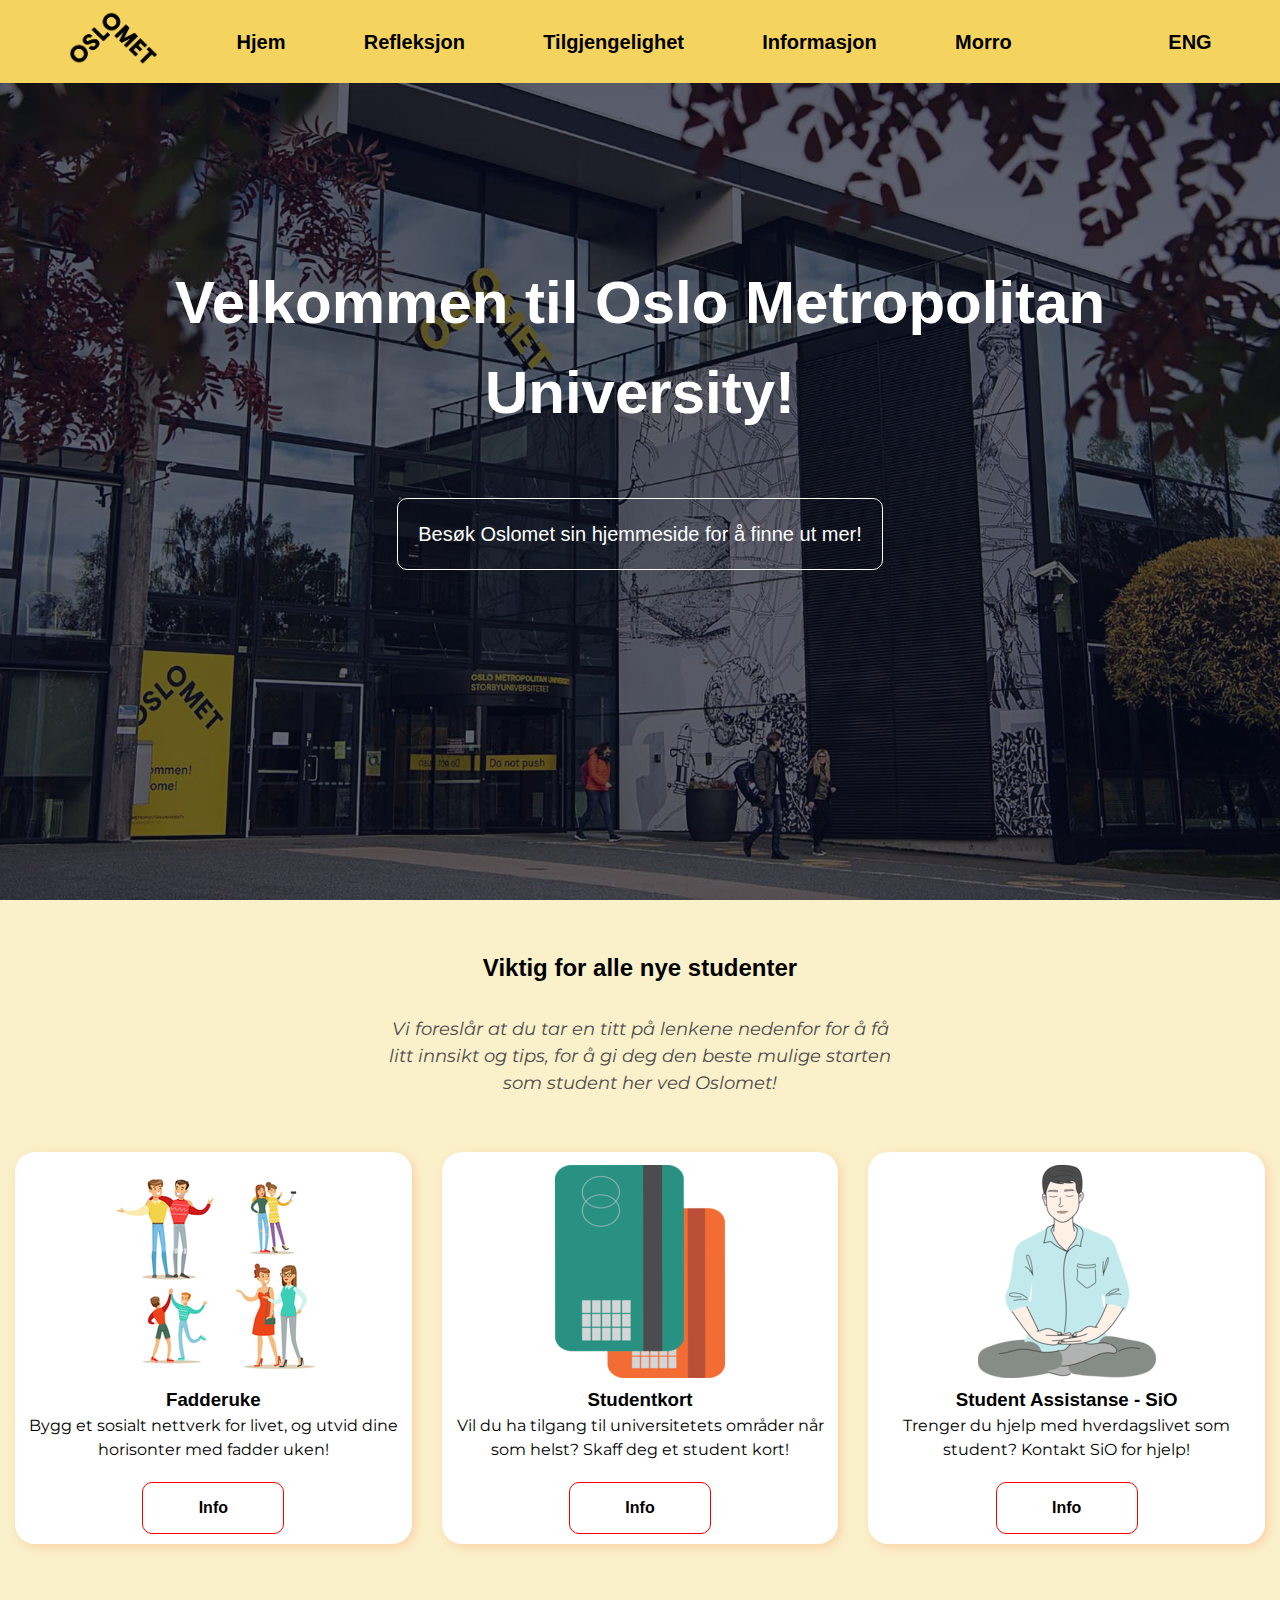
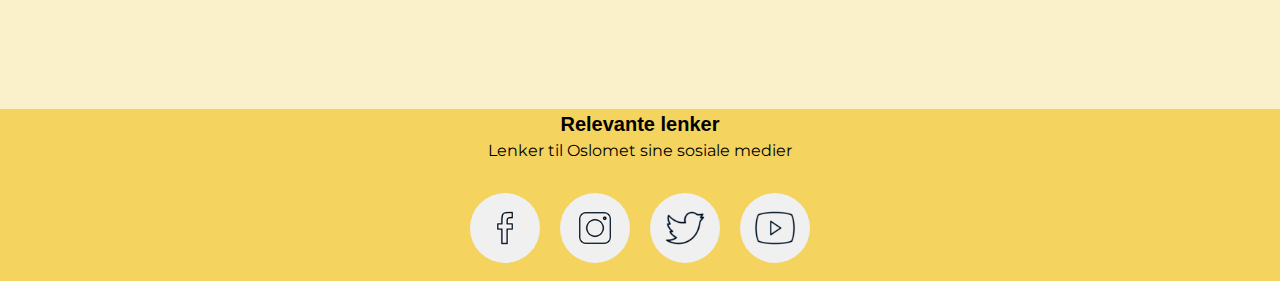
==== commit 59e9361a: "accessibility checker progression" ====
--- a/indexNO.html
+++ b/indexNO.html
@@ -12,28 +12,28 @@
 <body>
     <header class="header">
         <div class="flex-container1">
-            <div class="flexbox-item-1"> <a class="logoimg" href="indexNO.html"><img alt="Oslomet logo" src="images/OsloMet_logo.png"
+            <div class="flexbox-item-1"> <a class="logoimg" href="indexNO.html"><img alt="Oslomet logo" src="../images/OsloMet-logo.png"
                         width="90" height=55> </a></div>
                         <div class="flexbox-item-2">
                             <a href="../../indexNO.html">Hjem</a>
                           </div>
-            <div class="flexbox-item-2"><a href="Nettsider/Reflection-Essay/RefleksjonsEssay.html">Refleksjonsessay</a>
+            <div class="flexbox-item-2"><a href="Nettsider/Reflection-Essay/RefleksjonsEssay.html">Refleksjon</a>
             </div>
             <div class="flexbox-item-3"> <a href="Nettsider/Accessibility/Tilgjengelighet.html">Tilgjengelighet</a></div>
 
-            <div class="flexbox-item-4"><a href="Nettsider/Topical-Information/Aktuell-Informasjon.html">Aktuell Informasjon</a></div>
+            <div class="flexbox-item-4"><a href="Nettsider/Topical-Information/Aktuell-Informasjon.html">Informasjon</a></div>
             <div class="flexbox-item-5"><a href="Nettsider/Fun/Morro.html">Morro</a></div>
             <div class="hamburger">
                 <div class="icon"><img src="/images/menu2.png" alt="Bilde av meny knappen" width = "60" height = 60 ></div>
                 <div class="out">
                     <div>
-                        <a href="Nettsider/Reflection-Essay/RefleksjonsEssay.html">Refleksjons Essay</a>
+                        <a href="Nettsider/Reflection-Essay/RefleksjonsEssay.html">Refleksjon</a>
                     </div>
                     <div>
                         <a href="Nettsider/Accessibility/Tilgjengelighet.html">Tilgjengelig</a>
                     </div>
                     <div>
-                        <a href="Nettsider/Topical-Information/Aktuell-Informasjon.html">Aktuell Info</a>
+                        <a href="Nettsider/Topical-Information/Aktuell-Informasjon.html">Informasjon</a>
                     </div>
                     <div>
                         <a href="Nettsider/Fun/Morro.html">Morro</a>
@@ -53,7 +53,7 @@
                     Besøk Oslomet sin hjemmeside for å finne ut mer!
                 </div>
             </a>
-            </div>
+        </div>
     </header>
     <section>
         <div class="sub-head">
--- a/style.css
+++ b/style.css
@@ -18,7 +18,7 @@
 }
 p {
   font-family: "Montserrat", sans-serif;
-  font-size: 20px;
+  font-size: 16px;
 }
 .header {
   height: 100vh;
@@ -84,6 +84,8 @@
 .out > div:hover {
   background-color: gray;
 }
+
+  /* End of hamburger menu */
 .back-to-top {
   position: fixed;
   width: 50px;
@@ -95,8 +97,8 @@
   line-height: 50px;
   color: #0d3b66;
   font-size: 50px;
-}
-/* End of hamburger menu */
+
+}
 .side {
   max-width: 90vw;
   display: inline-block;
@@ -182,6 +184,7 @@
   border-radius: 20px;
   box-shadow: 3px 3px 10px rgba(255, 151, 103, 0.34);
   margin: 15px;
+  padding-top: 1%;
   flex-grow: 1; /* Fikk hjelp av en TA, trenger flex-grow 1 for å spre elementene fra hverandre */
 }
 .box a {
@@ -209,10 +212,12 @@
 }
 /* Footer code */
 footer {
+  
   margin-top: 150px;
   background-color: #f4d35e;
 }
 .feet {
+  
   margin-top: 50px;
   font-size: 20px;
   display: flex;
@@ -314,7 +319,7 @@
 }
 .bilde {
   height: 384px;
-  width: 554px;
+  width: 60%;
   border-radius: 4px;
   object-fit: cover;
 }
@@ -341,6 +346,7 @@
 
 /*" Hoved-tittel-boks" */
 .header-box {
+  background-color: gray (41, 40, 40, 0, 0.2);
   box-shadow: #000000 0 2px 2px 0;
   border-radius: 3%;
   padding: 2% 2% 2% 2%;
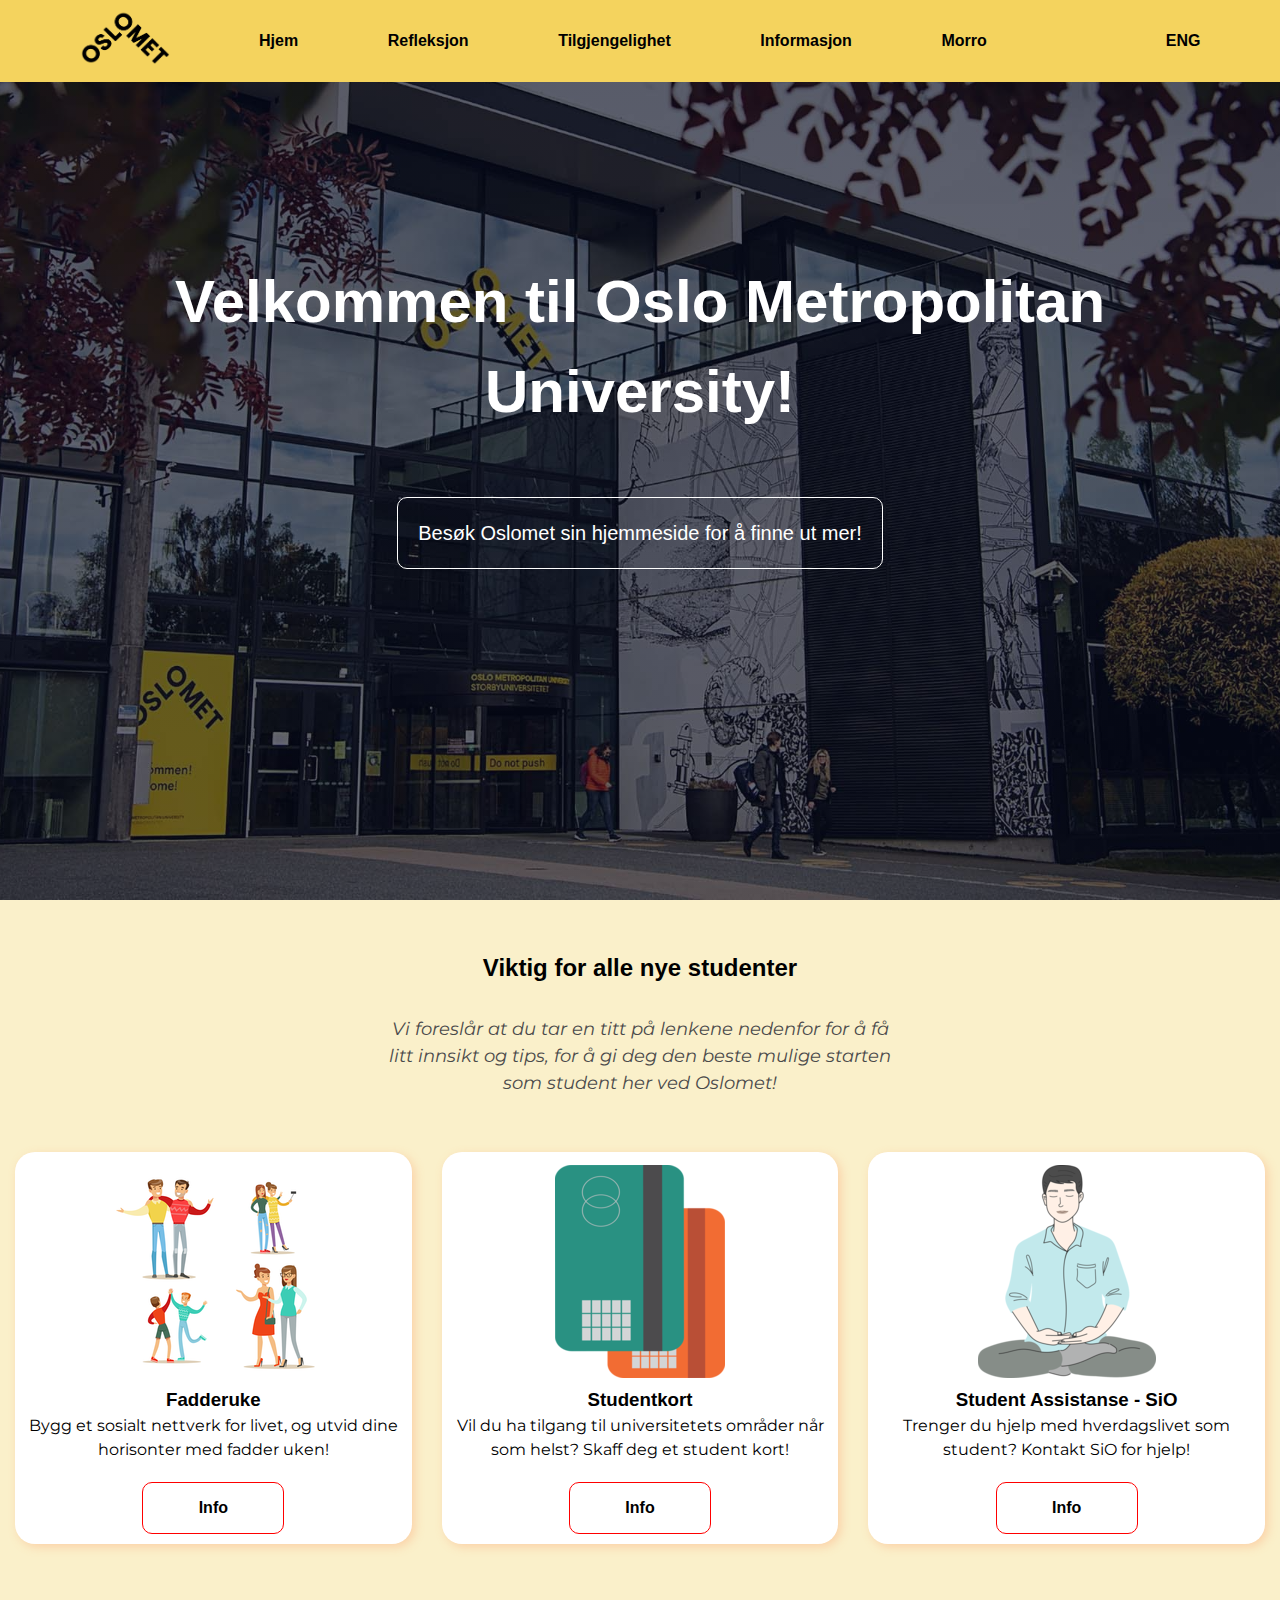
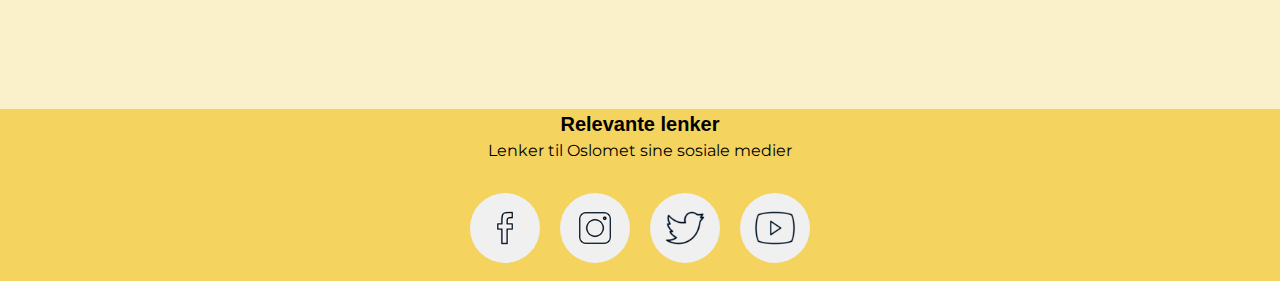
==== commit 758301f9: "fml" ====
--- a/indexNO.html
+++ b/indexNO.html
@@ -66,19 +66,19 @@
 
         <div class="gruppe1">
             <div class="box">
-                <img src="images/buddyweeksize.png" alt="Pictures of people together">
+                <img src="images/buddyweeksize.png" alt="Bilde av sosiale folk.">
                 <h3>Fadderuke</h3>
                 <p>Bygg et sosialt nettverk for livet, og utvid dine horisonter med fadder uken! </p>
                 <a href="https://student.oslomet.no/en/fadderuker"> Info</a>
             </div>
             <div class="box">
-                <img src="images/card.png" alt="Pictures of people together">
+                <img src="images/card.png" alt="Bilde av kort.">
                 <h3>Studentkort</h3>
                 <p>Vil du ha tilgang til universitetets områder når som helst? Skaff deg et student kort!</p>
                 <a href="https://student.oslomet.no/en/web/student/student-card">Info</a>
             </div>
             <div class="box">
-                <img src="images/helse.png" alt="Pictures of people together">
+                <img src="images/helse.png" alt="Bilde av en mann som mediterer.">
                 <h3>Student Assistanse - SiO</h3>
                 <p>Trenger du hjelp med hverdagslivet som student? Kontakt SiO for hjelp!</p>
                 <a href="https://www.sio.no/en/">Info</a>
--- a/style.css
+++ b/style.css
@@ -43,7 +43,7 @@
 .flex-container1 > div {
   margin: 5px;
   padding: 5px;
-  font-size: 20px;
+  font-size: 16px;
 }
 .flex-container1 > div > a {
   transition: 0.5s;
@@ -280,6 +280,7 @@
   display: flex;
   flex-direction: column;
   padding: 2% 2% 2% 2%;
+  overflow: hidden;
 }
 .flextavle > p {
   margin: 2% 2% 2% 2%;
@@ -318,10 +319,10 @@
   margin-left: 2%;
 }
 .bilde {
-  height: 384px;
-  width: 60%;
+  height: 374px;
   border-radius: 4px;
   object-fit: cover;
+  width: auto;
 }
 /* Side x */
 .topical-avsnitt {
@@ -346,7 +347,6 @@
 
 /*" Hoved-tittel-boks" */
 .header-box {
-  background-color: gray (41, 40, 40, 0, 0.2);
   box-shadow: #000000 0 2px 2px 0;
   border-radius: 3%;
   padding: 2% 2% 2% 2%;
@@ -376,7 +376,7 @@
   }
 }
 
-@media only screen and (max-width: 1000px) {
+@media only screen and (max-width: 1200px) {
   .icon {
     display: block;
   }
